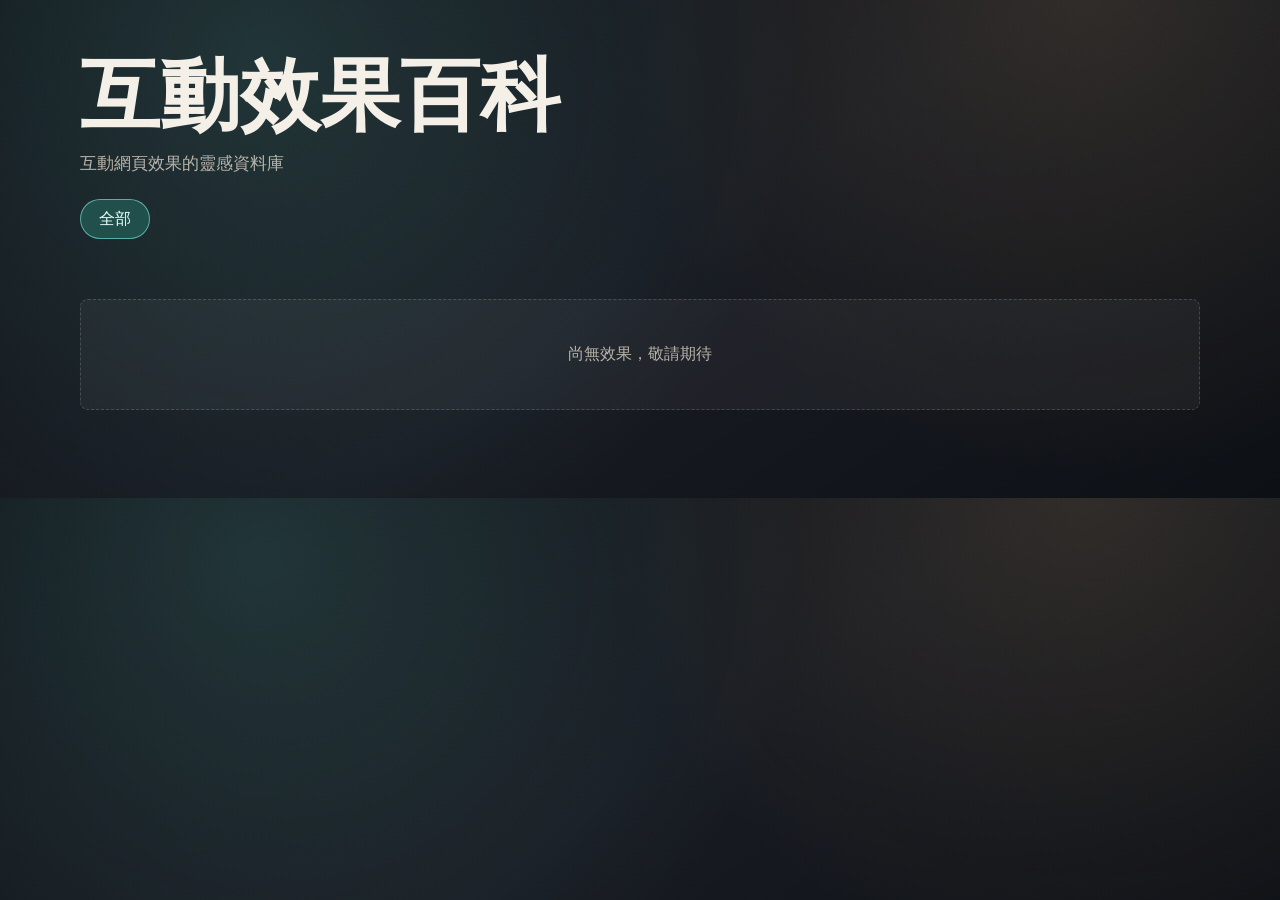
==== index.html @ 4e0980b6 "feat: 專案骨架——首頁、登錄檔、離線本機伺服器 Codex 實作，隊長審查：首頁卡片牆/分類籤/佔位縮圖邏輯符合契約， 伺服器 GET 煙霧測試通過（index/js/wasm MIME 正確）" ====
<!DOCTYPE html>
<html lang="zh-Hant">
<head>
  <meta charset="UTF-8">
  <meta name="viewport" content="width=device-width, initial-scale=1">
  <title>互動效果百科</title>
  <link rel="stylesheet" href="assets/home.css">
</head>
<body>
  <header>
    <h1>互動效果百科</h1>
    <p class="subtitle">互動網頁效果的靈感資料庫</p>
    <nav id="filter-chips" aria-label="效果分類"></nav>
  </header>
  <main id="card-grid"></main>
  <script src="effects/effects.js"></script>
  <script src="assets/home.js"></script>
</body>
</html>
---- assets/home.css ----
:root {
  color-scheme: dark;
  --bg: #101318;
  --panel: rgba(255, 255, 255, 0.08);
  --panel-strong: rgba(255, 255, 255, 0.13);
  --text: #f4f0e8;
  --muted: #b8b3aa;
  --line: rgba(255, 255, 255, 0.16);
  --accent: #6fd6c9;
  --accent-dark: #214f4c;
}

* {
  box-sizing: border-box;
}

body {
  min-width: 0;
  margin: 0;
  overflow-x: hidden;
  background:
    radial-gradient(circle at 20% 12%, rgba(111, 214, 201, 0.16), transparent 34rem),
    radial-gradient(circle at 85% 0%, rgba(228, 174, 98, 0.12), transparent 30rem),
    linear-gradient(145deg, #101318 0%, #181b22 52%, #0d1015 100%);
  color: var(--text);
  font-family: "Noto Sans TC", "Microsoft JhengHei", sans-serif;
}

header {
  width: min(1120px, calc(100% - 32px));
  margin: 0 auto;
  padding: 56px 0 28px;
}

h1 {
  margin: 0;
  font-size: clamp(2.25rem, 7vw, 5rem);
  font-weight: 800;
  line-height: 1;
  letter-spacing: 0;
}

.subtitle {
  margin: 16px 0 24px;
  color: var(--muted);
  font-size: 1.05rem;
}

#filter-chips {
  display: flex;
  flex-wrap: wrap;
  gap: 10px;
}

.chip {
  min-height: 40px;
  border: 1px solid var(--line);
  border-radius: 999px;
  padding: 0 18px;
  background: rgba(255, 255, 255, 0.06);
  color: var(--text);
  font: inherit;
  cursor: pointer;
  transition: transform 160ms ease, background 160ms ease, border-color 160ms ease;
}

.chip:hover {
  transform: translateY(-1px);
  background: var(--panel-strong);
}

.chip.is-active {
  border-color: rgba(111, 214, 201, 0.7);
  background: var(--accent-dark);
  color: #eafffb;
}

#card-grid {
  width: min(1120px, calc(100% - 32px));
  margin: 0 auto;
  padding: 0 0 56px;
  display: grid;
  grid-template-columns: repeat(auto-fill, minmax(260px, 1fr));
  gap: 18px;
}

.empty-state {
  grid-column: 1 / -1;
  margin: 32px 0;
  padding: 44px 20px;
  border: 1px dashed var(--line);
  border-radius: 8px;
  background: rgba(255, 255, 255, 0.045);
  color: var(--muted);
  text-align: center;
}

.effect-card {
  min-width: 0;
  overflow: hidden;
  border: 1px solid var(--line);
  border-radius: 8px;
  background: var(--panel);
  color: inherit;
  text-decoration: none;
  box-shadow: 0 18px 46px rgba(0, 0, 0, 0.22);
  transition: transform 180ms ease, border-color 180ms ease, background 180ms ease;
}

.effect-card:hover {
  transform: translateY(-4px);
  border-color: rgba(111, 214, 201, 0.54);
  background: var(--panel-strong);
}

.thumb {
  position: relative;
  display: grid;
  place-items: center;
  aspect-ratio: 16 / 10;
  overflow: hidden;
  background: #2b3038;
}

.thumb img {
  width: 100%;
  height: 100%;
  object-fit: cover;
  display: block;
}

.thumb-placeholder {
  width: 100%;
  height: 100%;
  display: none;
  place-items: center;
  background:
    linear-gradient(135deg, rgba(255, 255, 255, 0.08), rgba(255, 255, 255, 0)),
    #2b3038;
  color: rgba(255, 255, 255, 0.72);
  font-size: 4rem;
  font-weight: 800;
}

.thumb.is-missing img {
  display: none;
}

.thumb.is-missing .thumb-placeholder {
  display: grid;
}

.card-body {
  padding: 16px;
}

.card-body h2 {
  margin: 0 0 12px;
  font-size: 1.25rem;
  line-height: 1.25;
  letter-spacing: 0;
}

.meta-row {
  display: flex;
  flex-wrap: wrap;
  gap: 8px;
}

.tag,
.offline-badge {
  max-width: 100%;
  border-radius: 999px;
  padding: 5px 10px;
  color: #f7f4ee;
  font-size: 0.85rem;
  line-height: 1.2;
}

.tag {
  background: rgba(111, 214, 201, 0.2);
}

.offline-badge {
  background: rgba(255, 255, 255, 0.11);
}

@media (max-width: 560px) {
  header {
    width: min(100% - 24px, 1120px);
    padding-top: 34px;
  }

  #card-grid {
    width: min(100% - 24px, 1120px);
    grid-template-columns: 1fr;
  }
}
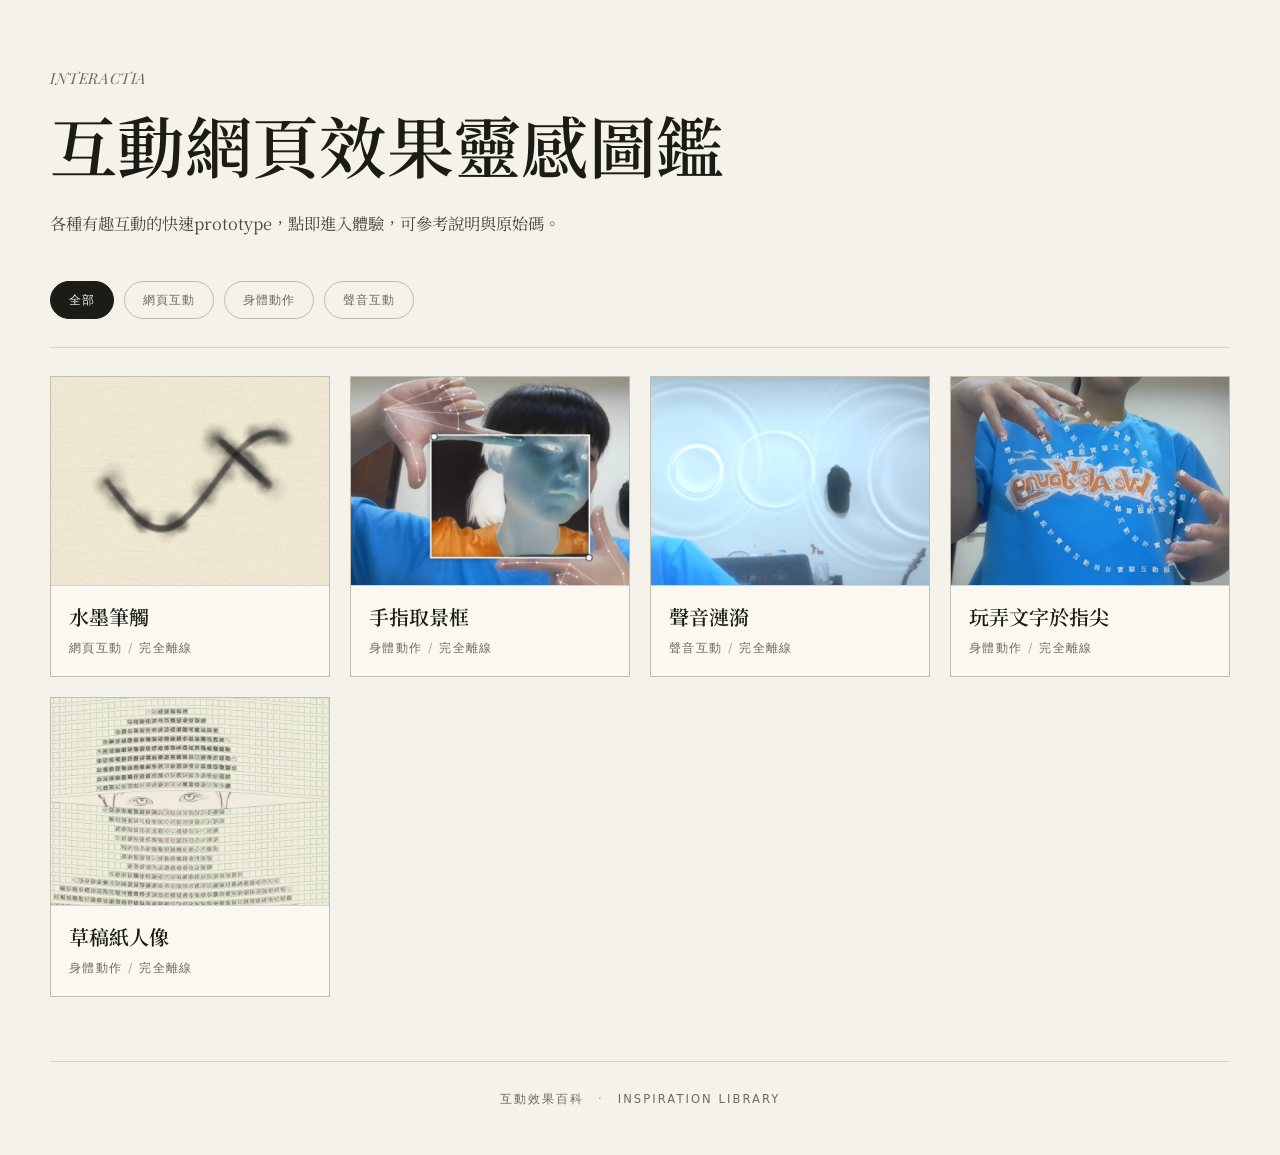
==== commit 15a4fc32: "feat: 首頁改編輯刊物風並新增篩選動畫 - 淺色米白底＋襯線標題的編輯風排版，移除原深色玻璃感 - 移除頂部選單列；hero 改斜體英文小標＋襯線大標 - 分類籤改 FLIP 篩選動畫：不符合淡出" ====
--- a/index.html
+++ b/index.html
@@ -1,19 +1,37 @@
 <!DOCTYPE html>
 <html lang="zh-Hant">
+
 <head>
   <meta charset="UTF-8">
   <meta name="viewport" content="width=device-width, initial-scale=1">
-  <title>互動效果百科</title>
+  <title>Interactia 網頁互動圖鑑</title>
+  <!-- 編輯風排版需要高對比襯線字（Playfair）＋中文襯線（Noto Serif TC）；離線時自動退回 Georgia / 系統襯線 -->
+  <link rel="preconnect" href="https://fonts.googleapis.com">
+  <link rel="preconnect" href="https://fonts.gstatic.com" crossorigin>
+  <link rel="stylesheet"
+    href="https://fonts.googleapis.com/css2?family=Playfair+Display:ital,wght@0,400;0,600;0,700;1,400;1,600&family=Noto+Serif+TC:wght@400;600;700&display=swap">
   <link rel="stylesheet" href="assets/home.css">
 </head>
+
 <body>
-  <header>
-    <h1>互動效果百科</h1>
-    <p class="subtitle">互動網頁效果的靈感資料庫</p>
-    <nav id="filter-chips" aria-label="效果分類"></nav>
-  </header>
+  <section class="hero">
+    <p class="hero-kicker"><em>INTERACTIA</em></p>
+    <h1 class="hero-title">互動網頁效果靈感圖鑑</h1>
+    <p class="hero-lead">各種有趣互動的快速prototype，點即進入體驗，可參考說明與原始碼。</p>
+  </section>
+
+  <nav class="filter-bar" id="filter-chips" aria-label="效果分類"></nav>
+
   <main id="card-grid"></main>
+
+  <footer class="site-footer">
+    <span>互動效果百科</span>
+    <span class="dot" aria-hidden="true">·</span>
+    <span>Inspiration Library</span>
+  </footer>
+
   <script src="effects/effects.js"></script>
   <script src="assets/home.js"></script>
 </body>
-</html>
+
+</html>
--- a/assets/home.css
+++ b/assets/home.css
@@ -1,13 +1,13 @@
 :root {
-  color-scheme: dark;
-  --bg: #101318;
-  --panel: rgba(255, 255, 255, 0.08);
-  --panel-strong: rgba(255, 255, 255, 0.13);
-  --text: #f4f0e8;
-  --muted: #b8b3aa;
-  --line: rgba(255, 255, 255, 0.16);
-  --accent: #6fd6c9;
-  --accent-dark: #214f4c;
+  color-scheme: light;
+  /* 暖調米白紙感底色＋近黑墨色文字，髮絲線用暖灰——對齊參考圖的編輯刊物質感 */
+  --bg: #f4f2ea;
+  --surface: #faf8f1;
+  --ink: #1d1b16;
+  --muted: #6f6a5e;
+  --line: #d8d3c5;
+  --line-strong: #c3bdac;
+  --accent: #b6532c;
 }
 
 * {
@@ -18,108 +18,142 @@
   min-width: 0;
   margin: 0;
   overflow-x: hidden;
-  background:
-    radial-gradient(circle at 20% 12%, rgba(111, 214, 201, 0.16), transparent 34rem),
-    radial-gradient(circle at 85% 0%, rgba(228, 174, 98, 0.12), transparent 30rem),
-    linear-gradient(145deg, #101318 0%, #181b22 52%, #0d1015 100%);
-  color: var(--text);
-  font-family: "Noto Sans TC", "Microsoft JhengHei", sans-serif;
-}
-
-header {
-  width: min(1120px, calc(100% - 32px));
+  background: var(--bg);
+  color: var(--ink);
+  font-family: "Noto Sans TC", "Microsoft JhengHei", system-ui, sans-serif;
+  -webkit-font-smoothing: antialiased;
+}
+
+/* 共用：襯線標題字族；離線無 Playfair 時退回 Georgia 仍是編輯感襯線 */
+.hero-title,
+.card-title {
+  font-family: "Playfair Display", "Noto Serif TC", Georgia, "Times New Roman", serif;
+}
+
+/* ── Hero ─────────────────────────────────── */
+.hero {
+  width: min(1180px, calc(100% - 48px));
   margin: 0 auto;
-  padding: 56px 0 28px;
-}
-
-h1 {
+  padding: 68px 0 36px;
+}
+
+.hero-kicker {
+  margin: 0 0 22px;
+  color: var(--muted);
+  font-size: 0.95rem;
+  letter-spacing: 0.18em;
+  text-transform: uppercase;
+}
+
+.hero-kicker em {
+  font-family: "Playfair Display", Georgia, serif;
+  font-style: italic;
+  letter-spacing: 0.04em;
+}
+
+.hero-title {
   margin: 0;
-  font-size: clamp(2.25rem, 7vw, 5rem);
-  font-weight: 800;
-  line-height: 1;
-  letter-spacing: 0;
-}
-
-.subtitle {
-  margin: 16px 0 24px;
-  color: var(--muted);
-  font-size: 1.05rem;
-}
-
-#filter-chips {
+  font-size: clamp(2.6rem, 6.4vw, 4.2rem);
+  font-weight: 600;
+  line-height: 1.05;
+  letter-spacing: 0.005em;
+}
+
+.hero-lead {
+  max-width: 34rem;
+  margin: 28px 0 0;
+  color: #4a463d;
+  font-family: "Noto Serif TC", Georgia, serif;
+  font-size: 1.02rem;
+  line-height: 1.75;
+}
+
+/* ── 篩選 chip ────────────────────────────── */
+.filter-bar {
+  width: min(1180px, calc(100% - 48px));
+  margin: 0 auto;
+  padding: 8px 0 28px;
   display: flex;
   flex-wrap: wrap;
   gap: 10px;
+  border-bottom: 1px solid var(--line);
 }
 
 .chip {
-  min-height: 40px;
-  border: 1px solid var(--line);
+  min-height: 38px;
+  padding: 0 18px;
+  border: 1px solid var(--line-strong);
   border-radius: 999px;
-  padding: 0 18px;
-  background: rgba(255, 255, 255, 0.06);
-  color: var(--text);
+  background: transparent;
+  color: var(--muted);
   font: inherit;
+  font-size: 0.78rem;
+  letter-spacing: 0.08em;
   cursor: pointer;
-  transition: transform 160ms ease, background 160ms ease, border-color 160ms ease;
+  transition: color 160ms ease, border-color 160ms ease, background 160ms ease;
 }
 
 .chip:hover {
-  transform: translateY(-1px);
-  background: var(--panel-strong);
+  color: var(--ink);
+  border-color: var(--ink);
 }
 
 .chip.is-active {
-  border-color: rgba(111, 214, 201, 0.7);
-  background: var(--accent-dark);
-  color: #eafffb;
-}
-
+  background: var(--ink);
+  border-color: var(--ink);
+  color: var(--bg);
+}
+
+/* ── 卡片網格 ─────────────────────────────── */
 #card-grid {
-  width: min(1120px, calc(100% - 32px));
+  width: min(1180px, calc(100% - 48px));
   margin: 0 auto;
-  padding: 0 0 56px;
+  padding: 28px 0 40px;
   display: grid;
-  grid-template-columns: repeat(auto-fill, minmax(260px, 1fr));
-  gap: 18px;
+  grid-template-columns: repeat(auto-fill, minmax(244px, 1fr));
+  gap: 20px;
 }
 
 .empty-state {
   grid-column: 1 / -1;
-  margin: 32px 0;
+  margin: 24px 0;
   padding: 44px 20px;
-  border: 1px dashed var(--line);
-  border-radius: 8px;
-  background: rgba(255, 255, 255, 0.045);
+  border: 1px dashed var(--line-strong);
   color: var(--muted);
   text-align: center;
 }
 
 .effect-card {
+  display: flex;
+  flex-direction: column;
   min-width: 0;
   overflow: hidden;
-  border: 1px solid var(--line);
-  border-radius: 8px;
-  background: var(--panel);
+  border: 1px solid var(--line-strong);
+  background: var(--surface);
   color: inherit;
   text-decoration: none;
-  box-shadow: 0 18px 46px rgba(0, 0, 0, 0.22);
-  transition: transform 180ms ease, border-color 180ms ease, background 180ms ease;
+  /* hover 用陰影＋邊框色，不用 transform，避免和篩選的 FLIP 位移動畫打架 */
+  transition: border-color 200ms ease, box-shadow 200ms ease, background 200ms ease;
+}
+
+.effect-card[hidden] {
+  display: none;
 }
 
 .effect-card:hover {
-  transform: translateY(-4px);
-  border-color: rgba(111, 214, 201, 0.54);
-  background: var(--panel-strong);
+  border-color: var(--ink);
+  background: #fffdf6;
+  box-shadow: 0 14px 30px rgba(29, 27, 22, 0.12);
 }
 
 .thumb {
   position: relative;
   display: grid;
   place-items: center;
-  aspect-ratio: 16 / 10;
+  aspect-ratio: 4 / 3;
   overflow: hidden;
-  background: #2b3038;
+  background: #e7e2d6;
+  border-bottom: 1px solid var(--line);
 }
 
 .thumb img {
@@ -127,6 +161,11 @@
   height: 100%;
   object-fit: cover;
   display: block;
+  transition: transform 320ms ease;
+}
+
+.effect-card:hover .thumb img {
+  transform: scale(1.03);
 }
 
 .thumb-placeholder {
@@ -134,12 +173,11 @@
   height: 100%;
   display: none;
   place-items: center;
-  background:
-    linear-gradient(135deg, rgba(255, 255, 255, 0.08), rgba(255, 255, 255, 0)),
-    #2b3038;
-  color: rgba(255, 255, 255, 0.72);
-  font-size: 4rem;
-  font-weight: 800;
+  background: linear-gradient(135deg, #ece7da, #ded8c8);
+  color: var(--muted);
+  font-family: "Playfair Display", "Noto Serif TC", Georgia, serif;
+  font-size: 3.4rem;
+  font-weight: 600;
 }
 
 .thumb.is-missing img {
@@ -151,48 +189,74 @@
 }
 
 .card-body {
-  padding: 16px;
-}
-
-.card-body h2 {
-  margin: 0 0 12px;
+  flex: 1;
+  display: flex;
+  flex-direction: column;
+  gap: 10px;
+  padding: 18px 18px 20px;
+}
+
+.card-title {
+  margin: 0;
   font-size: 1.25rem;
-  line-height: 1.25;
-  letter-spacing: 0;
-}
-
-.meta-row {
-  display: flex;
-  flex-wrap: wrap;
-  gap: 8px;
-}
-
-.tag,
-.offline-badge {
-  max-width: 100%;
-  border-radius: 999px;
-  padding: 5px 10px;
-  color: #f7f4ee;
-  font-size: 0.85rem;
-  line-height: 1.2;
-}
-
-.tag {
-  background: rgba(111, 214, 201, 0.2);
-}
-
-.offline-badge {
-  background: rgba(255, 255, 255, 0.11);
-}
-
-@media (max-width: 560px) {
-  header {
-    width: min(100% - 24px, 1120px);
-    padding-top: 34px;
+  font-weight: 600;
+  line-height: 1.3;
+}
+
+.card-meta {
+  margin: auto 0 0;
+  color: var(--muted);
+  font-size: 0.72rem;
+  letter-spacing: 0.12em;
+  text-transform: uppercase;
+  line-height: 1.4;
+}
+
+.card-meta .sep {
+  margin: 0 0.5em;
+  opacity: 0.6;
+}
+
+/* ── 頁尾 ─────────────────────────────────── */
+.site-footer {
+  width: min(1180px, calc(100% - 48px));
+  margin: 24px auto 0;
+  padding: 30px 0 48px;
+  border-top: 1px solid var(--line);
+  display: flex;
+  justify-content: center;
+  gap: 14px;
+  color: var(--muted);
+  font-size: 0.72rem;
+  letter-spacing: 0.18em;
+  text-transform: uppercase;
+}
+
+.site-footer .dot {
+  opacity: 0.6;
+}
+
+/* ── 響應式 ───────────────────────────────── */
+@media (max-width: 720px) {
+
+  .hero,
+  .filter-bar,
+  #card-grid,
+  .site-footer {
+    width: min(100% - 32px, 1180px);
+  }
+
+  .hero {
+    padding: 48px 0 28px;
   }
 
   #card-grid {
-    width: min(100% - 24px, 1120px);
+    grid-template-columns: 1fr 1fr;
+  }
+}
+
+@media (max-width: 460px) {
+  #card-grid {
     grid-template-columns: 1fr;
   }
-}
+}
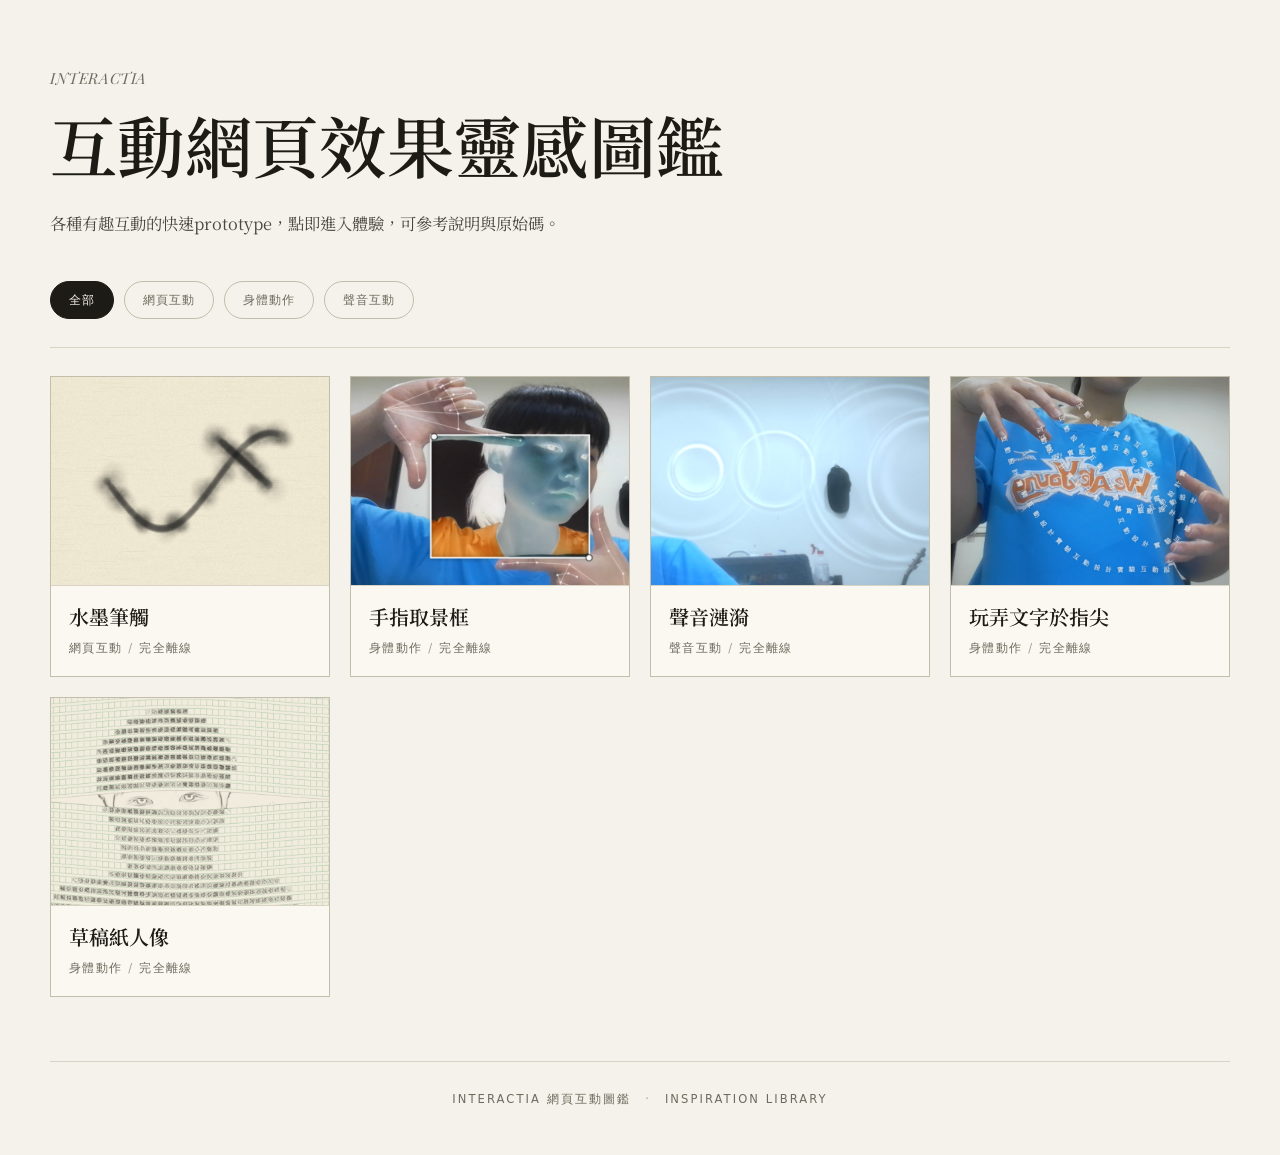
==== commit 095f8de3: "chore: 站名統一為「Interactia 網頁互動圖鑑」 - 首頁頁尾、各效果頁標題、shell.js APP_TITLE、README 標題與描述 - 歷史性 docs（spec/plan）與" ====
--- a/index.html
+++ b/index.html
@@ -25,7 +25,7 @@
   <main id="card-grid"></main>
 
   <footer class="site-footer">
-    <span>互動效果百科</span>
+    <span>Interactia 網頁互動圖鑑</span>
     <span class="dot" aria-hidden="true">·</span>
     <span>Inspiration Library</span>
   </footer>
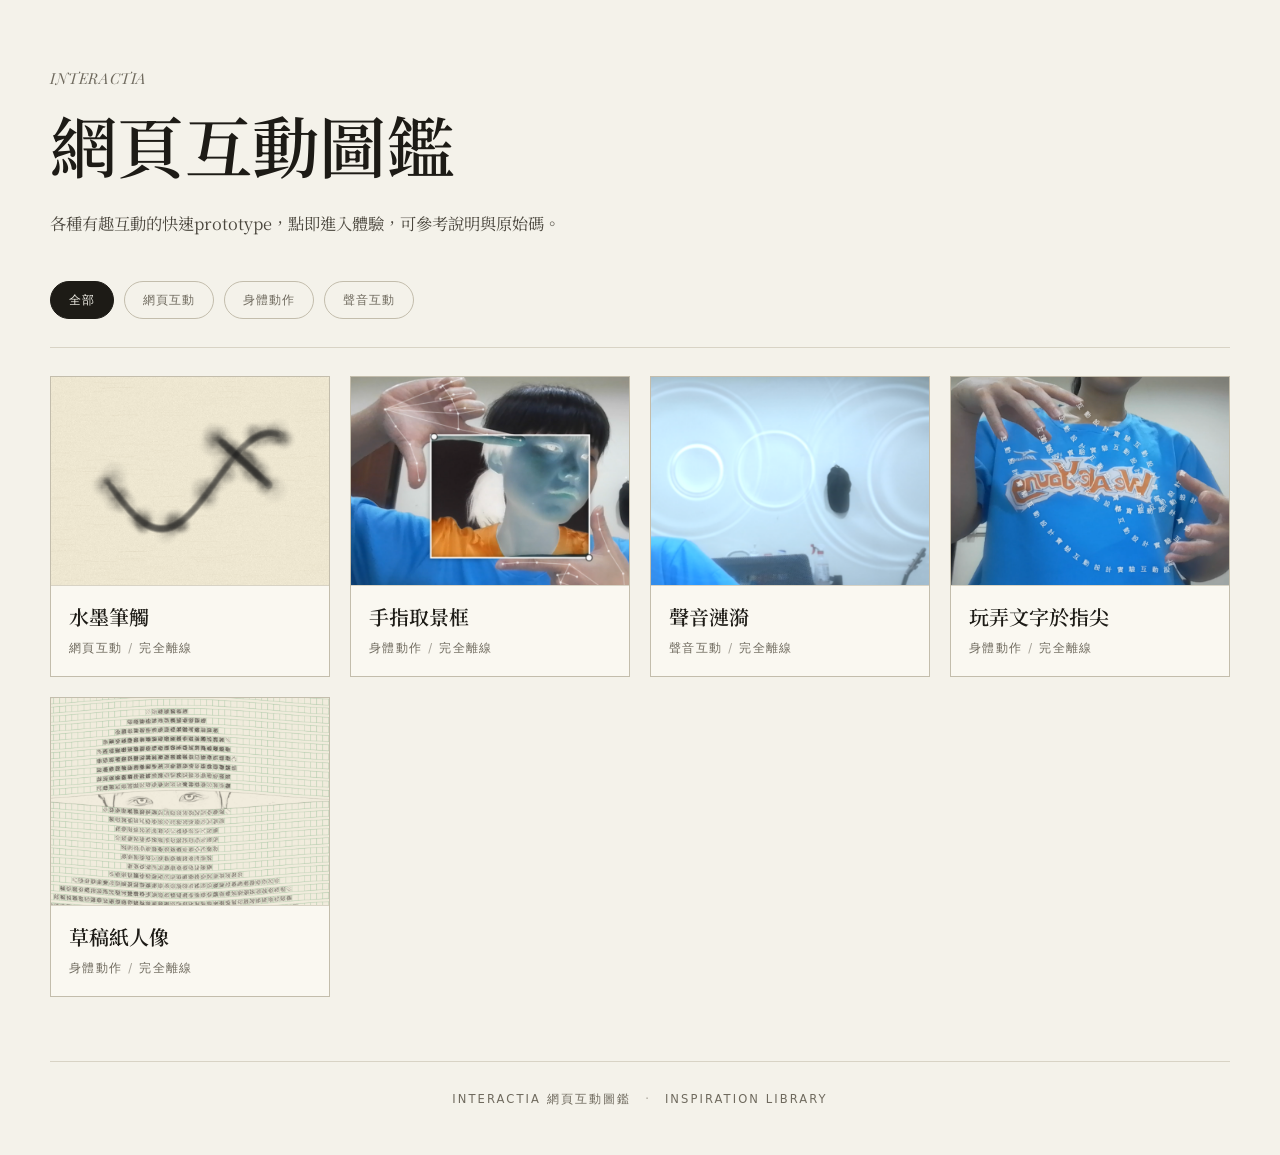
==== commit d0f12b3a: "chore: 首頁大標統一為「網頁互動圖鑑」 Co-Authored-By: Claude Opus 4.8 <noreply@anthropic.com>" ====
--- a/index.html
+++ b/index.html
@@ -16,7 +16,7 @@
 <body>
   <section class="hero">
     <p class="hero-kicker"><em>INTERACTIA</em></p>
-    <h1 class="hero-title">互動網頁效果靈感圖鑑</h1>
+    <h1 class="hero-title">網頁互動圖鑑</h1>
     <p class="hero-lead">各種有趣互動的快速prototype，點即進入體驗，可參考說明與原始碼。</p>
   </section>
 
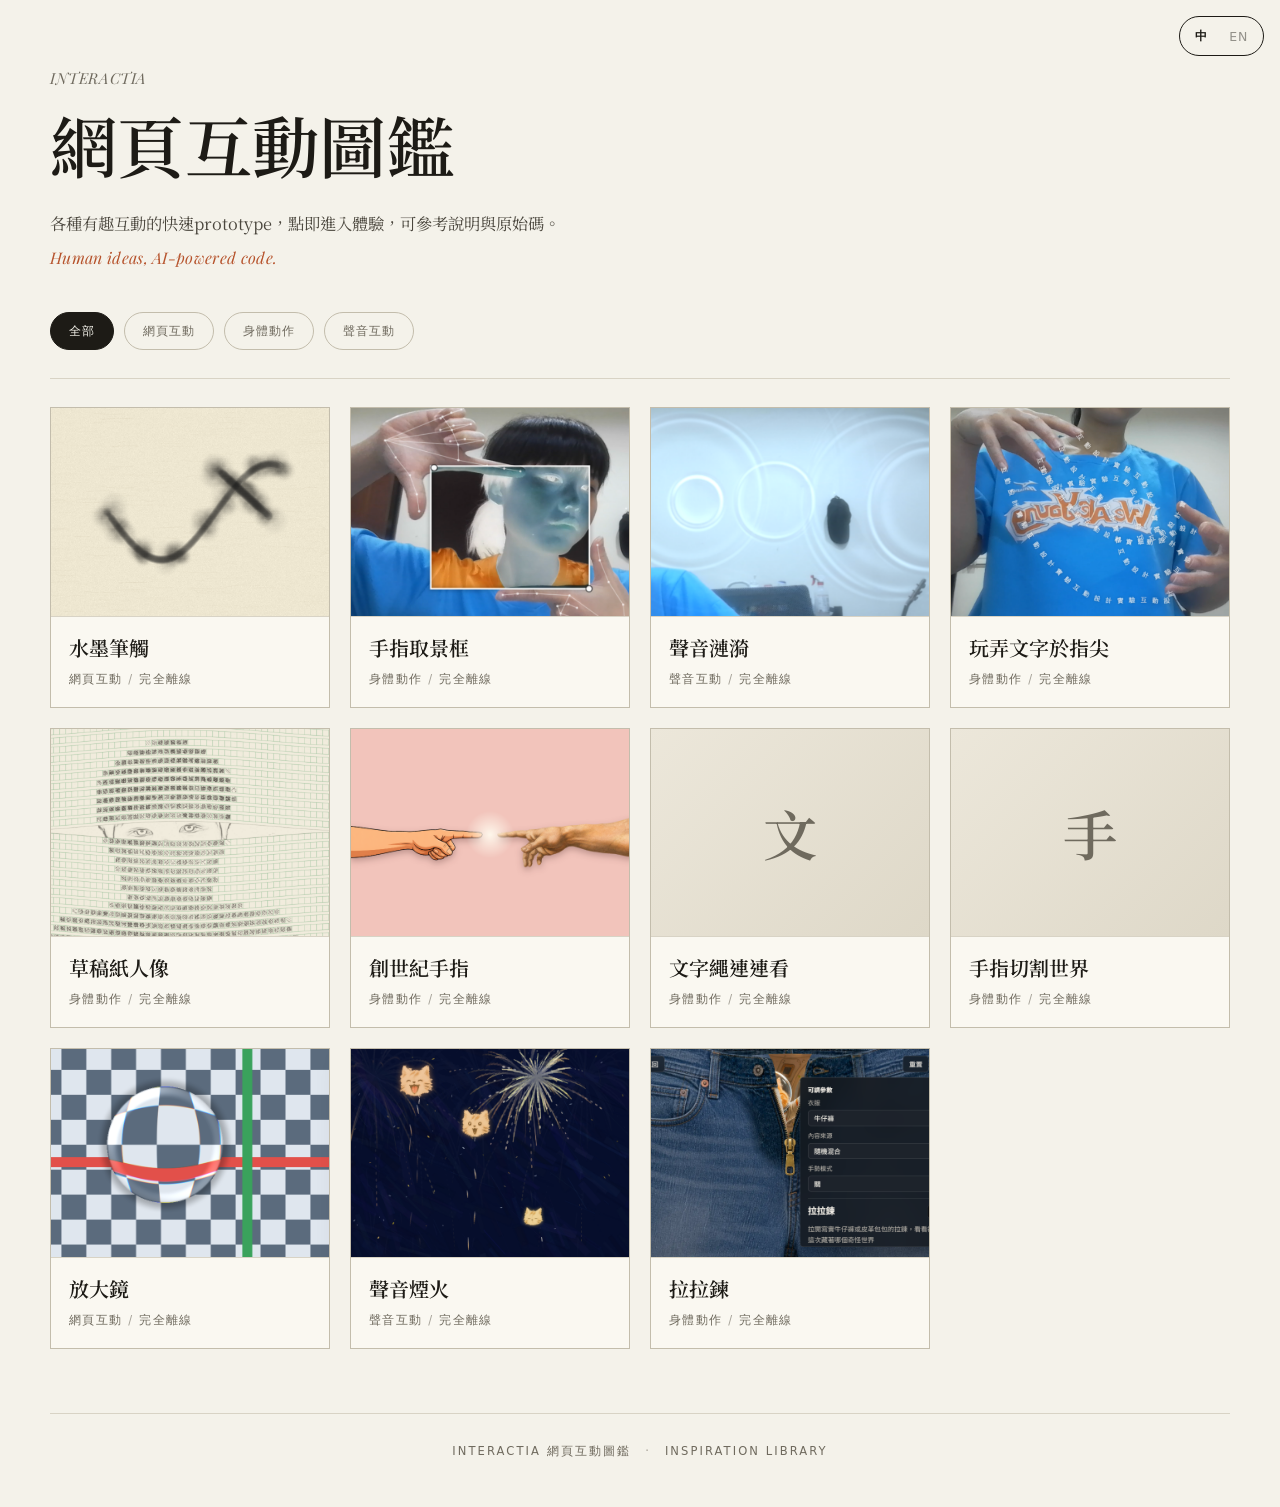
==== commit 4f201abf: "feat(i18n): 全站中英切換，右上角可切語言 字典用中文原文當 key（assets/i18n.js），effects.js 資料結構不動； 參數標籤、選項、載入／錯誤訊息本來就走 shell" ====
--- a/index.html
+++ b/index.html
@@ -11,13 +11,15 @@
   <link rel="stylesheet"
     href="https://fonts.googleapis.com/css2?family=Playfair+Display:ital,wght@0,400;0,600;0,700;1,400;1,600&family=Noto+Serif+TC:wght@400;600;700&display=swap">
   <link rel="stylesheet" href="assets/home.css">
+  <script src="assets/i18n.js"></script>
 </head>
 
 <body>
   <section class="hero">
     <p class="hero-kicker"><em>INTERACTIA</em></p>
-    <h1 class="hero-title">網頁互動圖鑑</h1>
-    <p class="hero-lead">各種有趣互動的快速prototype，點即進入體驗，可參考說明與原始碼。</p>
+    <h1 class="hero-title" data-i18n>網頁互動圖鑑</h1>
+    <p class="hero-lead" data-i18n>各種有趣互動的快速prototype，點即進入體驗，可參考說明與原始碼。</p>
+    <p class="hero-tagline">Human ideas, AI-powered code.</p>
   </section>
 
   <nav class="filter-bar" id="filter-chips" aria-label="效果分類"></nav>
@@ -25,7 +27,7 @@
   <main id="card-grid"></main>
 
   <footer class="site-footer">
-    <span>Interactia 網頁互動圖鑑</span>
+    <span data-i18n>Interactia 網頁互動圖鑑</span>
     <span class="dot" aria-hidden="true">·</span>
     <span>Inspiration Library</span>
   </footer>
--- a/assets/home.css
+++ b/assets/home.css
@@ -68,6 +68,15 @@
   line-height: 1.75;
 }
 
+.hero-tagline {
+  margin: 10px 0 0;
+  color: var(--accent);
+  font-family: "Playfair Display", Georgia, serif;
+  font-style: italic;
+  font-size: 1rem;
+  letter-spacing: 0.02em;
+}
+
 /* ── 篩選 chip ────────────────────────────── */
 .filter-bar {
   width: min(1180px, calc(100% - 48px));
